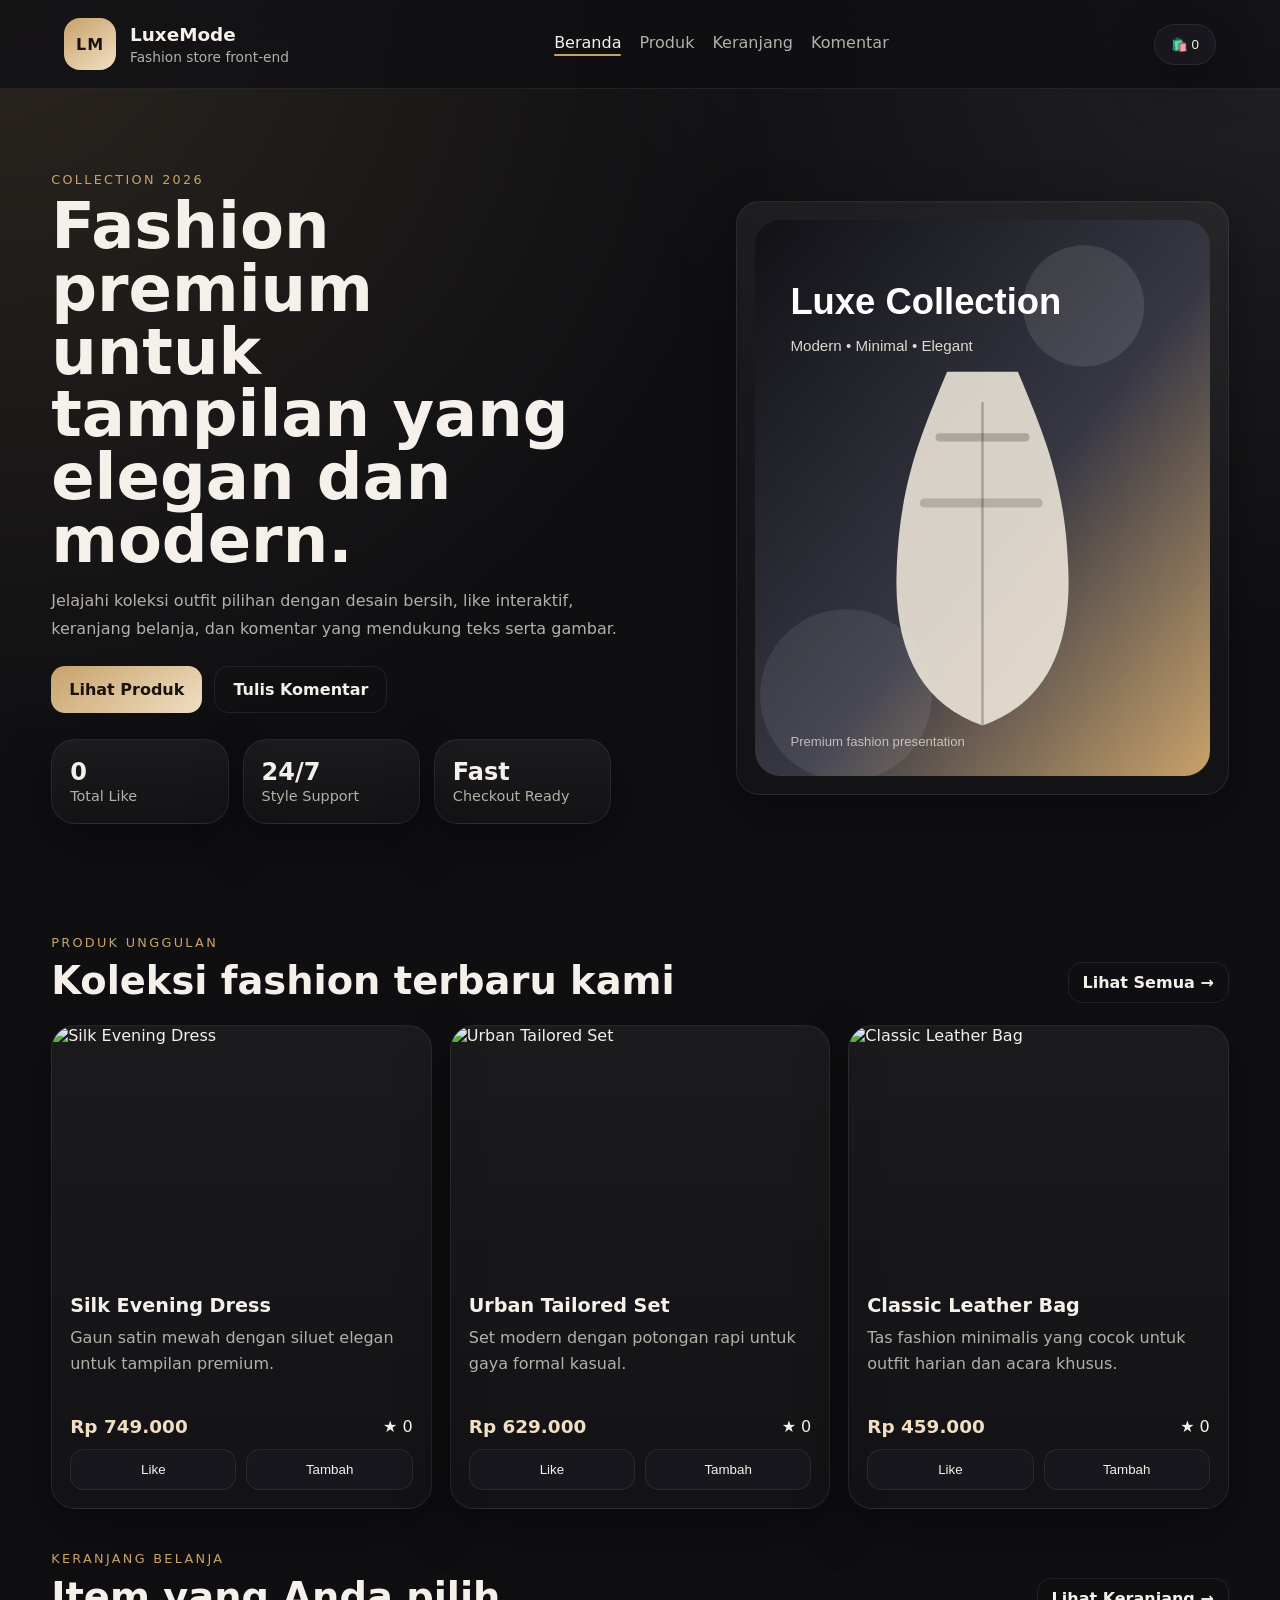
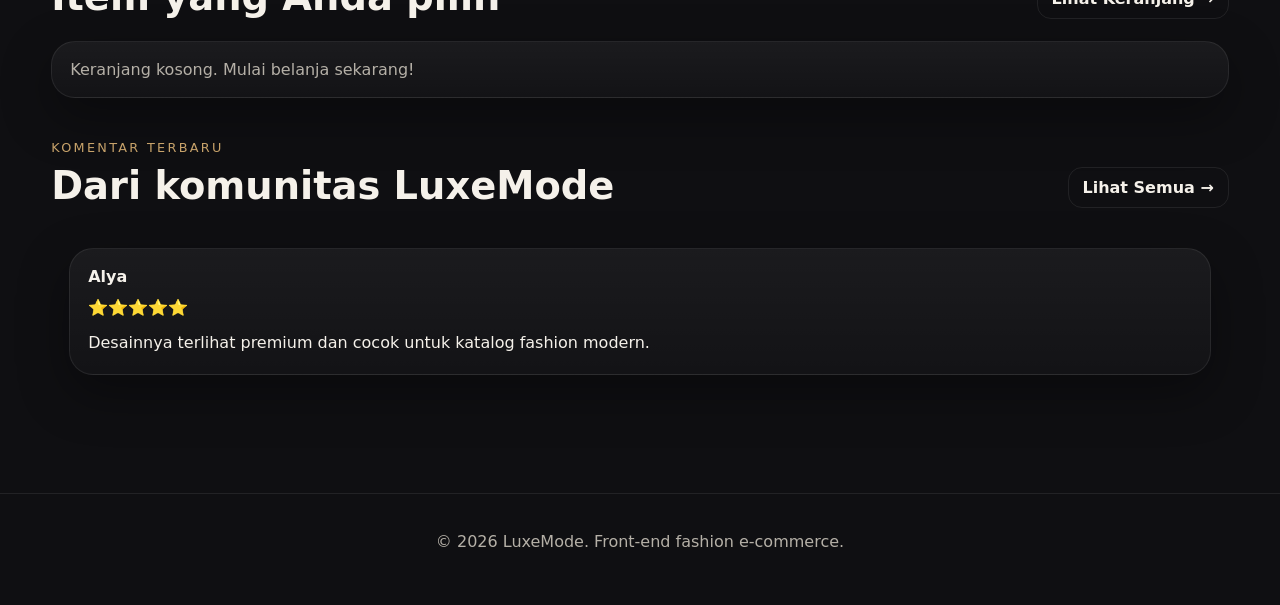
==== index.html @ ecbe21b4 "Add files via upload" ====
<!DOCTYPE html>
<html lang="id">
<head>
  <meta charset="UTF-8" />
  <meta name="viewport" content="width=device-width, initial-scale=1.0" />
  <title>LuxeMode — Fashion E-Commerce</title>
  <link rel="stylesheet" href="style.css" />
</head>
<body>
  <header class="topbar">
    <div class="brand">
      <span class="brand-mark">LM</span>
      <div>
        <h1>LuxeMode</h1>
        <p>Fashion store front-end</p>
      </div>
    </div>

    <nav class="nav">
      <a href="index.html" class="active">Beranda</a>
      <a href="produk.html">Produk</a>
      <a href="keranjang.html">Keranjang</a>
      <a href="komentar.html">Komentar</a>
    </nav>

    <button class="cart-pill" type="button">
      🛍️ <span id="cartCount">0</span>
    </button>
  </header>

  <main>
    <section class="hero">
      <div class="hero-copy">
        <p class="eyebrow">Collection 2026</p>
        <h2>Fashion premium untuk tampilan yang elegan dan modern.</h2>
        <p class="hero-text">
          Jelajahi koleksi outfit pilihan dengan desain bersih, like interaktif, keranjang belanja,
          dan komentar yang mendukung teks serta gambar.
        </p>
        <div class="hero-actions">
          <a class="btn primary" href="produk.html">Lihat Produk</a>
          <a class="btn ghost" href="komentar.html">Tulis Komentar</a>
        </div>

        <div class="hero-stats">
          <div><strong id="likeTotal">0</strong><span>Total Like</span></div>
          <div><strong>24/7</strong><span>Style Support</span></div>
          <div><strong>Fast</strong><span>Checkout Ready</span></div>
        </div>
      </div>

      <div class="hero-card">
        <img alt="Fashion showcase" src="data:image/svg+xml;utf8,<?xml version='1.0' encoding='UTF-8'?> <svg xmlns='http://www.w3.org/2000/svg' width='900' height='1100' viewBox='0 0 900 1100'> <defs> <linearGradient id='g' x1='0' y1='0' x2='1' y2='1'> <stop offset='0%' stop-color='%23111116'/> <stop offset='55%' stop-color='%23383844'/> <stop offset='100%' stop-color='%23c8a26a'/> </linearGradient> </defs> <rect width='900' height='1100' rx='50' fill='url(%23g)'/> <circle cx='650' cy='170' r='120' fill='%23ffffff' fill-opacity='.10'/> <circle cx='180' cy='940' r='170' fill='%23ffffff' fill-opacity='.08'/> <text x='70' y='185' font-family='Arial' font-size='72' fill='%23ffffff' font-weight='700'>Luxe Collection</text> <text x='70' y='260' font-family='Arial' font-size='30' fill='%23f5f0e8' fill-opacity='.88'>Modern • Minimal • Elegant</text> <path d='M380 300 C330 420, 285 520, 280 700 C275 860, 335 960, 450 1000 C565 960, 625 860, 620 700 C615 520, 570 420, 520 300 Z' fill='%23f0e7db' fill-opacity='.88'/> <path d='M450 360 L450 999' stroke='%23111116' stroke-opacity='.25' stroke-width='5'/> <path d='M365 430 L535 430' stroke='%23111116' stroke-opacity='.22' stroke-width='16' stroke-linecap='round'/> <path d='M335 560 L560 560' stroke='%23111116' stroke-opacity='.18' stroke-width='18' stroke-linecap='round'/> <text x='70' y='1040' font-family='Arial' font-size='26' fill='%23f5f0e8' fill-opacity='.7'>Premium fashion presentation</text> </svg>"/>
      </div>
    </section>

    <section class="section">
      <div class="section-head">
        <div>
          <p class="eyebrow">Produk Unggulan</p>
          <h3>Koleksi fashion terbaru kami</h3>
        </div>
        <a href="produk.html" class="btn ghost small">Lihat Semua →</a>
      </div>
      <div class="product-grid" id="homeProductGrid"></div>
    </section>

    <section class="section">
      <div class="section-head">
        <div>
          <p class="eyebrow">Keranjang Belanja</p>
          <h3>Item yang Anda pilih</h3>
        </div>
        <a href="keranjang.html" class="btn ghost small">Lihat Keranjang →</a>
      </div>
      <div class="cart-preview" id="cartPreview">
        <p class="empty-state">Keranjang kosong. Mulai belanja sekarang!</p>
      </div>
    </section>

    <section class="section">
      <div class="section-head">
        <div>
          <p class="eyebrow">Komentar Terbaru</p>
          <h3>Dari komunitas LuxeMode</h3>
        </div>
        <a href="komentar.html" class="btn ghost small">Lihat Semua →</a>
      </div>
      <div class="comment-feed" id="homeCommentFeed"></div>
    </section>
  </main>

  <footer class="footer">
    <p>© 2026 LuxeMode. Front-end fashion e-commerce.</p>
  </footer>

  <script src="script.js"></script>
</body>
</html>
---- style.css ----
* {
  box-sizing: border-box;
}

:root {
  --bg: #0f0f12;
  --panel: #17171d;
  --panel-2: #1d1d25;
  --text: #f5f1ea;
  --muted: #b5b0a7;
  --accent: #c7a26a;
  --accent-2: #f1dfc4;
  --line: rgba(255,255,255,0.08);
  --shadow: 0 18px 50px rgba(0,0,0,0.35);
  --success: #6dcf97;
}

* {
  box-sizing: border-box;
}

html {
  scroll-behavior: smooth;
}

body {
  margin: 0;
  font-family: Inter, system-ui, -apple-system, Segoe UI, Roboto, Arial, sans-serif;
  background:
    radial-gradient(circle at top left, rgba(199,162,106,0.15), transparent 30%),
    radial-gradient(circle at top right, rgba(255,255,255,0.08), transparent 26%),
    var(--bg);
  color: var(--text);
}

a {
  color: inherit;
  text-decoration: none;
}

img {
  max-width: 100%;
  display: block;
}

.topbar {
  position: sticky;
  top: 0;
  z-index: 20;
  display: flex;
  align-items: center;
  justify-content: space-between;
  gap: 18px;
  padding: 18px 5vw;
  backdrop-filter: blur(18px);
  background: rgba(15,15,18,0.72);
  border-bottom: 1px solid var(--line);
}

.brand {
  display: flex;
  align-items: center;
  gap: 14px;
}

.brand-mark {
  width: 52px;
  height: 52px;
  display: grid;
  place-items: center;
  border-radius: 16px;
  background: linear-gradient(145deg, #c7a26a, #f1dfc4);
  color: #1a1410;
  font-weight: 800;
  letter-spacing: 1px;
}

.brand h1 {
  margin: 0;
  font-size: 1.15rem;
}

.brand p {
  margin: 4px 0 0;
  color: var(--muted);
  font-size: 0.86rem;
}

.nav {
  display: flex;
  gap: 18px;
  flex-wrap: wrap;
  justify-content: center;
  color: var(--muted);
}

.nav a {
  position: relative;
  padding-bottom: 4px;
}

.nav a:hover,
.nav a.active {
  color: var(--text);
}

.nav a.active::after {
  content: "";
  position: absolute;
  left: 0;
  bottom: 0;
  width: 100%;
  height: 2px;
  background: var(--accent);
  border-radius: 999px;
}

.cart-pill {
  border: 1px solid var(--line);
  background: var(--panel);
  color: var(--text);
  padding: 12px 16px;
  border-radius: 999px;
  cursor: pointer;
  box-shadow: var(--shadow);
}

main {
  width: min(1200px, 92vw);
  margin: 0 auto;
  padding: 24px 0 60px;
}

.hero {
  display: grid;
  grid-template-columns: 1.2fr 0.9fr;
  gap: 28px;
  align-items: center;
  min-height: calc(100vh - 120px);
  padding: 18px 0 28px;
}

.hero-copy h2 {
  font-size: clamp(2.4rem, 5vw, 4.7rem);
  line-height: 0.98;
  margin: 8px 0 16px;
  max-width: 12ch;
}

.eyebrow {
  color: var(--accent);
  text-transform: uppercase;
  letter-spacing: 0.18em;
  font-size: 0.8rem;
  margin: 0;
}

.hero-text {
  color: var(--muted);
  line-height: 1.7;
  max-width: 58ch;
  margin: 0 0 24px;
}

.hero-actions {
  display: flex;
  gap: 12px;
  flex-wrap: wrap;
  margin-bottom: 26px;
}

.btn {
  border: 0;
  padding: 13px 18px;
  border-radius: 14px;
  font-weight: 700;
  cursor: pointer;
  display: inline-flex;
  align-items: center;
  justify-content: center;
}

.btn.primary {
  background: linear-gradient(145deg, #c7a26a, #f1dfc4);
  color: #1a1410;
}

.btn.ghost {
  background: transparent;
  color: var(--text);
  border: 1px solid var(--line);
}

.btn.small {
  padding: 10px 14px;
}

.btn.full-width {
  width: 100%;
}

.hero-stats {
  display: grid;
  grid-template-columns: repeat(3, minmax(0, 1fr));
  gap: 14px;
  max-width: 560px;
}

.hero-stats div,
.cart-summary,
.product-card,
.comment-form,
.comment-item,
.hero-card,
.page-header,
.filter-bar,
.cart-preview,
.summary-box {
  background: linear-gradient(180deg, rgba(255,255,255,0.05), rgba(255,255,255,0.02));
  border: 1px solid var(--line);
  border-radius: 24px;
  box-shadow: var(--shadow);
}

.hero-stats div {
  padding: 18px;
}

.hero-stats strong {
  display: block;
  font-size: 1.5rem;
}

.hero-stats span {
  color: var(--muted);
  font-size: 0.9rem;
}

.hero-card {
  padding: 18px;
  overflow: hidden;
}

.hero-card img {
  width: 100%;
  border-radius: 18px;
  object-fit: cover;
}

.section {
  padding: 42px 0 0;
}

.section-head {
  display: flex;
  justify-content: space-between;
  align-items: end;
  gap: 14px;
  margin-bottom: 22px;
}

.section-head h3 {
  margin: 8px 0 0;
  font-size: clamp(1.6rem, 3vw, 2.4rem);
}

.page-header {
  padding: 26px;
  margin-bottom: 20px;
}

.page-header h1 {
  margin: 0 0 8px;
  font-size: clamp(1.8rem, 3vw, 2.6rem);
}

.page-header p {
  margin: 0;
  color: var(--muted);
}

.filter-bar {
  display: flex;
  gap: 12px;
  margin-bottom: 16px;
  flex-wrap: wrap;
  padding: 16px;
}

.search-input,
.filter-select,
.comment-form input[type="text"],
.comment-form input[type="file"],
.comment-form textarea {
  width: 100%;
  background: var(--panel);
  color: var(--text);
  border: 1px solid var(--line);
  border-radius: 14px;
  padding: 12px 14px;
  outline: none;
}

.filter-select {
  max-width: 220px;
}

.search-input {
  max-width: 360px;
}

.product-grid {
  display: grid;
  grid-template-columns: repeat(3, minmax(0, 1fr));
  gap: 18px;
}

.product-card {
  overflow: hidden;
}

.image-wrapper {
  position: relative;
  overflow: hidden;
  border-radius: 12px;
  height: 250px; 
  width: 100%;
}

.product-image {
  width: 100%;
  height: 100%;
  object-fit: cover;
  display: block;
  transition: transform 0.4s ease;
}

.image-overlay {
  position: absolute;
  top: 0;
  left: 0;
  width: 100%;
  height: 100%;

  background: linear-gradient(
    to bottom,
    rgba(0,0,0,0.7),
    rgba(0,0,0,0.0)
  );

  display: flex;
  align-items: flex-start;
  justify-content: left;

  padding-top: 20px;
  padding-left: 20px;

  opacity: 0;
  transform: translateY(-20px); 
  transition: all 0.4s ease;
}

.image-overlay span {
  color: #fff;
  font-size: 16px;
  font-weight: 600;
  letter-spacing: 1px;
}

.image-wrapper:hover .product-image {
  transform: scale(1.05);
}

.image-wrapper:hover .image-overlay {
  opacity: 1;
  transform: translateY(0);
}

.product-body {
  padding: 18px;
}

.product-body h4 {
  margin: 0 0 8px;
  font-size: 1.2rem;
}

.product-body p {
  margin: 0 0 14px;
  color: var(--muted);
  line-height: 1.6;
  min-height: 4.8em;
}

.product-meta {
  display: flex;
  justify-content: space-between;
  align-items: center;
  gap: 12px;
  margin-bottom: 12px;
}

.price {
  font-size: 1.15rem;
  color: var(--accent-2);
  font-weight: 800;
}

.action-row {
  display: flex;
  gap: 10px;
}

.icon-btn {
  flex: 1;
  border: 1px solid var(--line);
  background: var(--panel);
  color: var(--text);
  padding: 12px 14px;
  border-radius: 14px;
  cursor: pointer;
}

.icon-btn.active {
  background: rgba(199,162,106,0.18);
  border-color: rgba(199,162,106,0.35);
}

.cart-layout,
.comment-container {
  display: grid;
  grid-template-columns: 1.6fr 0.8fr;
  gap: 18px;
}

.cart-list,
.cart-summary,
.comment-form,
.comment-feed {
  padding: 18px;
}

.cart-item {
  display: grid;
  grid-template-columns: 78px 1fr auto;
  gap: 14px;
  align-items: center;
  padding: 14px 0;
  border-bottom: 1px solid var(--line);
}

.cart-item:last-child {
  border-bottom: 0;
}

.cart-item img {
  width: 78px;
  height: 96px;
  border-radius: 16px;
  object-fit: cover;
}

.cart-item h4 {
  margin: 0 0 6px;
}

.cart-item p {
  margin: 0;
  color: var(--muted);
  font-size: 0.92rem;
}

.qty-controls {
  display: flex;
  align-items: center;
  gap: 8px;
}

.qty-controls button {
  width: 34px;
  height: 34px;
  border-radius: 10px;
  border: 1px solid var(--line);
  background: var(--panel);
  color: var(--text);
  cursor: pointer;
}

.summary-row,
.summary-item {
  display: flex;
  justify-content: space-between;
  gap: 12px;
  margin: 14px 0;
  color: var(--muted);
}

.summary-row strong,
.summary-item strong {
  color: var(--text);
}

.summary-box {
  padding: 18px;
}

.summary-item.total {
  padding-top: 12px;
  border-top: 1px solid var(--line);
  font-size: 1.05rem;
}

.comment-form h2,
.comment-feed h2 {
  margin-top: 0;
}

.form-group {
  margin-bottom: 14px;
}

.form-group label {
  display: block;
  margin-bottom: 8px;
  color: var(--muted);
  font-size: 0.95rem;
}

.comment-form textarea {
  resize: vertical;
  min-height: 130px;
}

.comment-tools {
  display: flex;
  gap: 12px;
  align-items: center;
  justify-content: space-between;
  flex-wrap: wrap;
}

.comment-tools small {
  color: var(--muted);
}

.star-rating {
  display: flex;
  gap: 8px;
  flex-wrap: wrap;
}

.star {
  font-size: 1.5rem;
  cursor: pointer;
  opacity: 0.4;
  user-select: none;
}

.star.active {
  opacity: 1;
}

.comment-feed {
  display: grid;
  gap: 14px;
}

.comment-item {
  padding: 18px;
  display: grid;
  gap: 12px;
}

.comment-item h4 {
  margin: 0;
}

.comment-item p {
  margin: 0;
  line-height: 1.7;
  color: var(--text);
}

.comment-item img {
  max-width: 240px;
  width: 100%;
  border-radius: 16px;
  border: 1px solid var(--line);
}

.cart-preview {
  padding: 18px;
  display: grid;
  gap: 12px;
}

.cart-preview-item {
  display: grid;
  grid-template-columns: 60px 1fr;
  gap: 12px;
  align-items: center;
  padding: 10px 0;
  border-bottom: 1px solid var(--line);
}

.cart-preview-item:last-child {
  border-bottom: 0;
}

.cart-preview-item img {
  width: 60px;
  height: 74px;
  object-fit: cover;
  border-radius: 12px;
}

.empty-state {
  color: var(--muted);
  margin: 0;
}

.footer {
  padding: 22px 5vw 38px;
  text-align: center;
  color: var(--muted);
  border-top: 1px solid var(--line);
  margin-top: 40px;
}

@media (max-width: 980px) {
  .hero,
  .product-grid,
  .cart-layout,
  .comment-container {
    grid-template-columns: 1fr;
  }

  .hero {
    min-height: auto;
    padding-top: 32px;
  }

  .hero-copy h2 {
    max-width: 100%;
  }

  .search-input,
  .filter-select {
    max-width: 100%;
  }
}

@media (max-width: 640px) {
  .topbar {
    flex-wrap: wrap;
    justify-content: center;
  }

  .section-head {
    align-items: start;
    flex-direction: column;
  }

  .hero-stats {
    grid-template-columns: 1fr;
  }

  .cart-item {
    grid-template-columns: 1fr;
  }

  .comment-tools {
    flex-direction: column;
    align-items: stretch;
  }
}
/* === IMAGE UPLOADER === */
.image-preview-grid {
  display: grid;
  grid-template-columns: repeat(auto-fill, minmax(100px, 1fr));
  gap: 10px;
  margin-top: 10px;
}

.img-preview {
  position: relative;
  border-radius: 12px;
  overflow: hidden;
  border: 1px solid var(--line);
}

.img-preview img {
  width: 100%;
  height: 100px;
  object-fit: cover;
}

.remove-btn {
  position: absolute;
  top: 6px;
  right: 6px;
  background: rgba(0,0,0,0.6);
  border: none;
  color: white;
  width: 22px;
  height: 22px;
  border-radius: 50%;
  cursor: pointer;
}
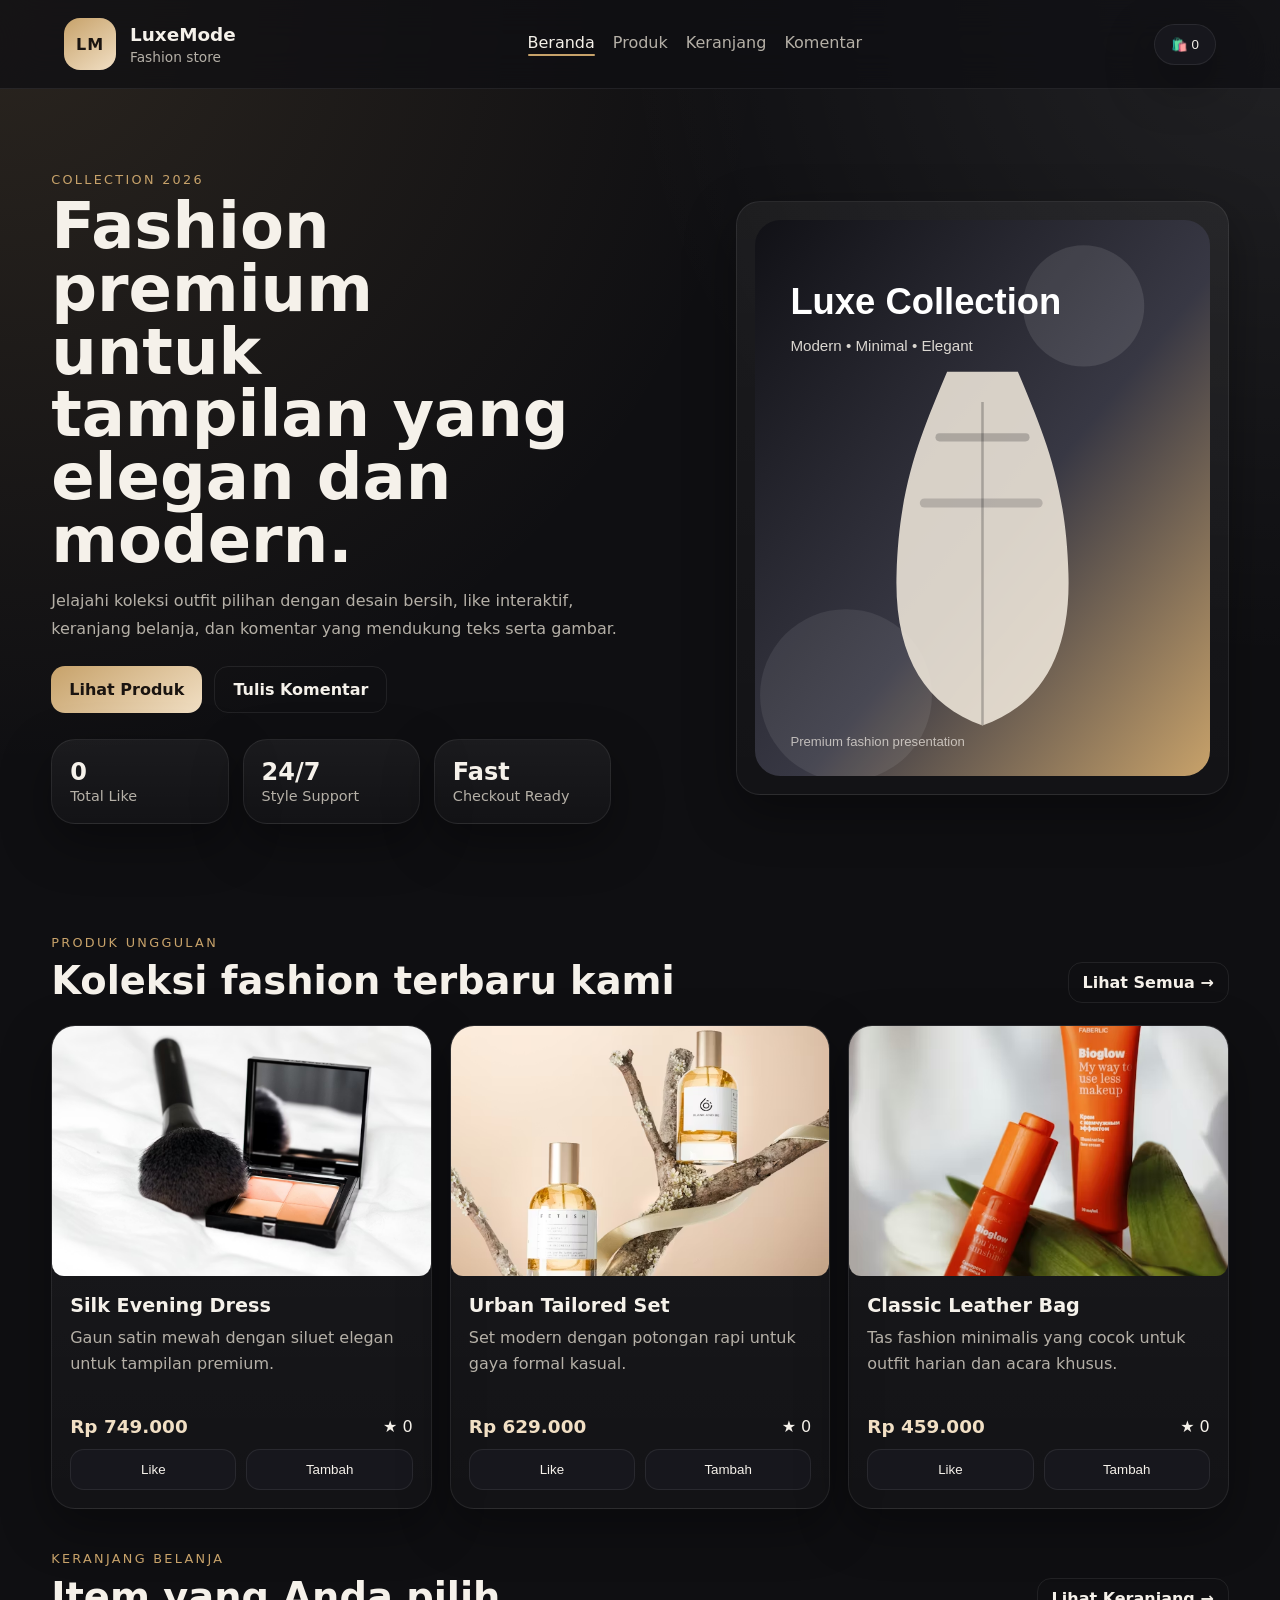
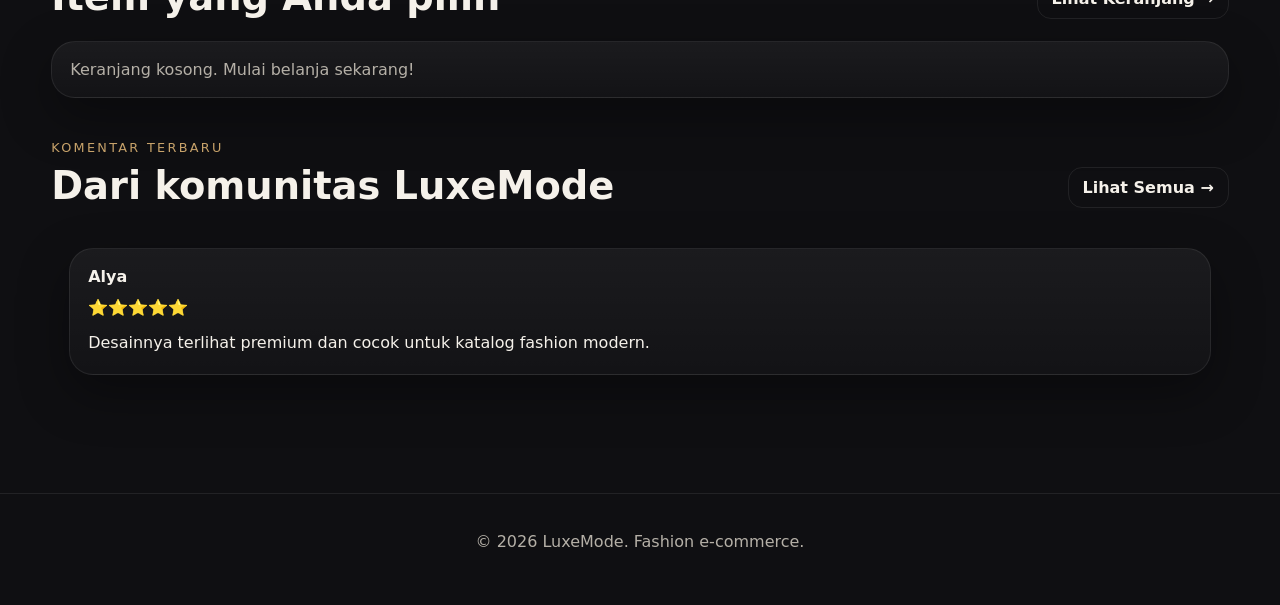
==== commit 2b647c40: "Update footer and paragraph text in index.html" ====
--- a/index.html
+++ b/index.html
@@ -12,7 +12,7 @@
       <span class="brand-mark">LM</span>
       <div>
         <h1>LuxeMode</h1>
-        <p>Fashion store front-end</p>
+        <p>Fashion store</p>
       </div>
     </div>
 
@@ -91,9 +91,9 @@
   </main>
 
   <footer class="footer">
-    <p>© 2026 LuxeMode. Front-end fashion e-commerce.</p>
+    <p>© 2026 LuxeMode. Fashion e-commerce.</p>
   </footer>
 
   <script src="script.js"></script>
 </body>
-</html>+</html>
